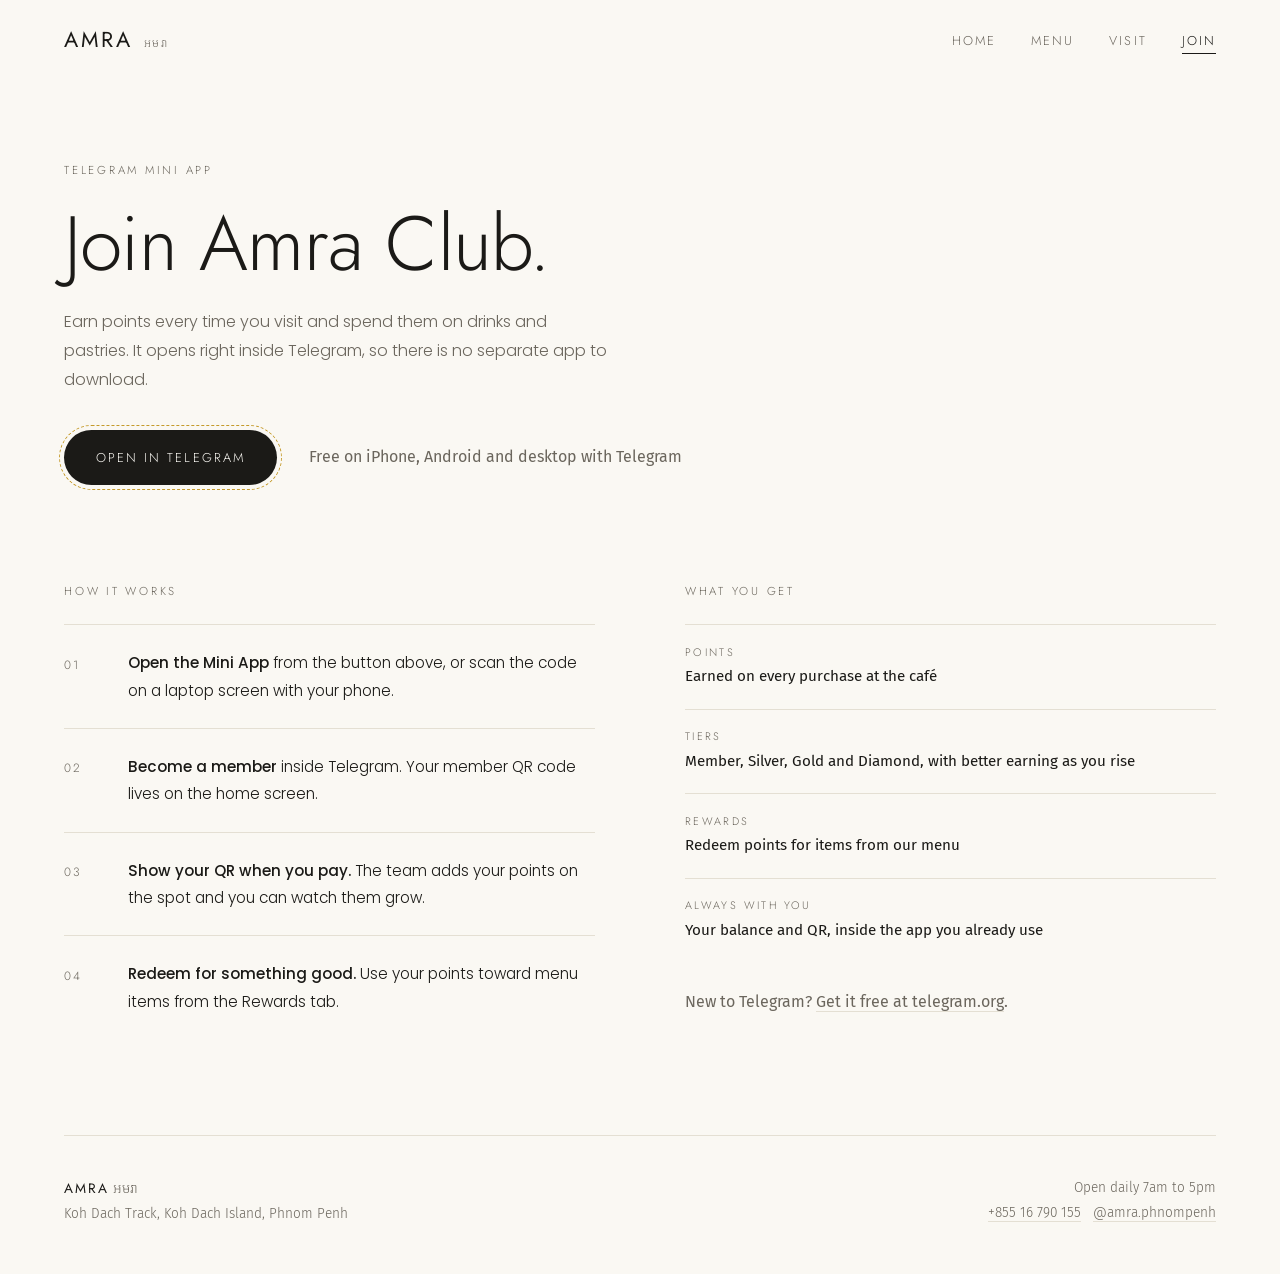
==== join.html @ 77b49d50 "Add Join page for the Telegram Mini App (link to be filled in) Co-Authored-By: Claude Sonnet 5.5 <no" ====
<!DOCTYPE html>
<html lang="en">
<head>
<meta charset="UTF-8">
<meta name="viewport" content="width=device-width, initial-scale=1.0">
<title>Amra Club, Telegram Mini App | Amra អមរា</title>
<meta name="description" content="Join Amra Club in our Telegram Mini App. Earn points on every visit and redeem them for drinks and pastries.">
<link rel="preconnect" href="https://fonts.googleapis.com">
<link rel="preconnect" href="https://fonts.gstatic.com" crossorigin>
<link href="https://fonts.googleapis.com/css2?family=Fira+Sans:wght@300;400;500&family=Jost:wght@300;400;500&family=Noto+Sans+Khmer:wght@300;400&family=Poppins:wght@300;400;500&display=swap" rel="stylesheet">
<link rel="stylesheet" href="style.css">
<link rel="icon" href="favicon.ico" sizes="any">
<link rel="icon" type="image/png" sizes="32x32" href="favicon-32.png">
<link rel="icon" type="image/png" sizes="16x16" href="favicon-16.png">
<link rel="apple-touch-icon" href="apple-touch-icon.png">
<link rel="manifest" href="site.webmanifest">
<meta name="theme-color" content="#FAF8F3">
</head>
<body>
<nav><a href="index.html" class="logo">Amra<small>អមរា</small></a><ul><li><a href="index.html">Home</a></li><li><a href="menu.html">Menu</a></li><li><a href="visit.html">Visit</a></li><li><a href="join.html" class="active">Join</a></li></ul></nav>

<header class="page-head fade">
  <span class="label">Telegram Mini App</span>
  <h1>Join Amra Club.</h1>
  <p class="lede">Earn points every time you visit and spend them on drinks and pastries. It opens right inside Telegram, so there is no separate app to download.</p>
  <div class="row" style="margin-top:2.2rem">
    <a class="btn" id="openBtn" href="#" target="_blank" rel="noopener">Open in Telegram</a>
    <span class="fine soft">Free on iPhone, Android and desktop with Telegram</span>
  </div>
</header>

<section class="club">
  <div class="how fade">
    <span class="label">How it works</span>
    <div class="step"><i>01</i><p><b>Open the Mini App</b> from the button above, or scan the code on a laptop screen with your phone.</p></div>
    <div class="step"><i>02</i><p><b>Become a member</b> inside Telegram. Your member QR code lives on the home screen.</p></div>
    <div class="step"><i>03</i><p><b>Show your QR when you pay.</b> The team adds your points on the spot and you can watch them grow.</p></div>
    <div class="step"><i>04</i><p><b>Redeem for something good.</b> Use your points toward menu items from the Rewards tab.</p></div>
  </div>
  <div class="perks fade">
    <span class="label">What you get</span>
    <div class="fact"><span>Points</span><b class="fine">Earned on every purchase at the café</b></div>
    <div class="fact"><span>Tiers</span><b class="fine">Member, Silver, Gold and Diamond, with better earning as you rise</b></div>
    <div class="fact"><span>Rewards</span><b class="fine">Redeem points for items from our menu</b></div>
    <div class="fact"><span>Always with you</span><b class="fine">Your balance and QR, inside the app you already use</b></div>
    <div id="qrWrap" class="qr" hidden><img id="qrImg" alt="Scan to open Amra Club in Telegram" width="160" height="160"><p class="fine soft">On a computer? Scan with your phone camera.</p></div>
    <p class="fine soft" style="margin-top:1.6rem">New to Telegram? <a href="https://telegram.org" target="_blank" rel="noopener">Get it free at telegram.org</a>.</p>
  </div>
</section>
<footer>
  <div><b>Amra</b> អមរា<br>Koh Dach Track, Koh Dach Island, Phnom Penh</div>
  <div>Open daily 7am to 5pm<br><a href="tel:+85516790155">+855 16 790 155</a> &nbsp; <a href="https://www.instagram.com/amra.phnompenh/" target="_blank" rel="noopener">@amra.phnompenh</a></div>
</footer>
<script>
const io=new IntersectionObserver(es=>es.forEach(e=>{if(e.isIntersecting){e.target.classList.add('in');io.unobserve(e.target)}}),{threshold:.1});
document.querySelectorAll('.fade').forEach(el=>io.observe(el));
</script>
<script>
/* ===== EDIT ME: paste the Mini App or bot link from BotFather, e.g. https://t.me/YourBot/app ===== */
const SITE={telegramLink:"",qrImage:""};
const b=document.getElementById("openBtn");
if(SITE.telegramLink){b.href=SITE.telegramLink}else{b.classList.add("todo")}
if(SITE.qrImage){document.getElementById("qrImg").src=SITE.qrImage;document.getElementById("qrWrap").hidden=false}
</script>
</body>
</html>
---- style.css ----
/* Amra, minimal. Jost (Futura style) for display, Poppins for body, Fira Sans for small details. */
:root{
  --bg:#FAF8F3; --ink:#1B1A17; --soft:#6B665D; --line:#E4DFD3; --accent:#8A9E7A;
  --display:'Futura','Jost','Noto Sans Khmer',sans-serif;
  --body:'Poppins','Noto Sans Khmer',sans-serif;
  --detail:'Fira Sans','Noto Sans Khmer',sans-serif;
  --pad:clamp(1.25rem,5vw,5rem);
}
*{margin:0;padding:0;box-sizing:border-box}
html{scroll-behavior:smooth}
body{background:var(--bg);color:var(--ink);font-family:var(--body);font-weight:300;font-size:16px;line-height:1.8;overflow-x:hidden;-webkit-font-smoothing:antialiased}
img{display:block;max-width:100%}
a{color:inherit}

/* nav */
nav{position:fixed;inset:0 0 auto 0;z-index:50;display:flex;justify-content:space-between;align-items:center;padding:1.3rem var(--pad);background:rgba(250,248,243,.9);backdrop-filter:blur(8px);-webkit-backdrop-filter:blur(8px)}
.logo{font-family:var(--display);font-weight:400;font-size:1.35rem;letter-spacing:.14em;text-transform:uppercase;text-decoration:none}
.logo small{font-family:var(--body);font-weight:300;font-size:.7rem;letter-spacing:.1em;color:var(--soft);margin-left:.7rem;text-transform:none}
nav ul{display:flex;gap:2.2rem;list-style:none}
nav ul a{font-family:var(--display);font-size:.8rem;letter-spacing:.16em;text-transform:uppercase;text-decoration:none;color:var(--soft);padding-bottom:3px;border-bottom:1px solid transparent;transition:color .2s,border-color .2s}
nav ul a:hover{color:var(--ink)}
nav ul a.active{color:var(--ink);border-color:var(--ink)}

/* type */
h1,h2{font-family:var(--display);font-weight:300;line-height:1.08;letter-spacing:-.01em}
h1{font-size:clamp(2.8rem,7vw,6rem)}
h2{font-size:clamp(1.9rem,3.6vw,3rem)}
.label{font-family:var(--display);font-size:.72rem;letter-spacing:.24em;text-transform:uppercase;color:var(--soft);margin-bottom:1.4rem;display:block}
.lede{color:var(--soft);max-width:34rem}
.fine{font-family:var(--detail);font-weight:400}
.link{font-family:var(--display);font-size:.8rem;letter-spacing:.16em;text-transform:uppercase;text-decoration:none;border-bottom:1px solid var(--ink);padding-bottom:3px;display:inline-block;transition:opacity .2s}
.link:hover{opacity:.55}
.row{display:flex;gap:2rem;align-items:center;flex-wrap:wrap}

/* home hero */
.hero{min-height:100svh;display:grid;grid-template-columns:1fr 1fr}
.hero-text{display:flex;flex-direction:column;justify-content:center;padding:8rem 4rem 5rem var(--pad)}
.hero-text h1{margin-bottom:1.6rem}
.hero-text .lede{margin-bottom:2.6rem}
.hero-img{position:relative;min-height:60vh}
.hero-img img{position:absolute;inset:0;width:100%;height:100%;object-fit:cover}

/* video cover */
.cover{position:relative;height:100svh;min-height:520px;overflow:hidden;background:#1B1A17 url(images/interior.jpg) center/cover no-repeat;color:#fff}
.cover-media{position:absolute;inset:0;pointer-events:none;overflow:hidden}
.cover-media iframe{position:absolute;top:50%;left:50%;width:max(100vw,177.78svh);height:max(56.25vw,100svh);transform:translate(-50%,-50%);border:0;pointer-events:none}
.cover-shade{position:absolute;inset:0;pointer-events:none;background:linear-gradient(180deg,rgba(0,0,0,.35) 0%,rgba(0,0,0,.05) 35%,rgba(0,0,0,.55) 100%)}
.cover-text{position:absolute;left:var(--pad);right:var(--pad);bottom:clamp(2.5rem,9vh,6rem);z-index:2}
.cover-text .label{color:rgba(255,255,255,.8)}
.cover-text h1{margin-bottom:2rem;color:#fff}
.cover-text .link{color:#fff;border-color:#fff}
.intro{padding-bottom:0}
.intro .lede{font-size:clamp(1.1rem,2vw,1.5rem);max-width:44rem;color:var(--ink)}
nav.over-video{background:transparent;backdrop-filter:none;-webkit-backdrop-filter:none}
nav.over-video .logo,nav.over-video .logo small{color:#fff}
nav.over-video ul a{color:rgba(255,255,255,.8)}
nav.over-video ul a:hover,nav.over-video ul a.active{color:#fff;border-color:#fff}
@media(prefers-reduced-motion:reduce){.cover-media{display:none}}

/* sections */
.section{padding:clamp(4.5rem,10vw,9rem) var(--pad)}
.split{display:grid;grid-template-columns:1fr 1fr;gap:clamp(2rem,7vw,7rem);align-items:center}
.photo{aspect-ratio:4/5;overflow:hidden}
.photo img{width:100%;height:100%;object-fit:cover}
.split p+p{margin-top:1.2rem}
.split h2{margin-bottom:2rem}
.facts{display:grid;grid-template-columns:1fr 1fr;gap:0 2rem;margin-top:2.6rem}
.fact{border-top:1px solid var(--line);padding:1rem 0}
.fact span{display:block;font-family:var(--display);font-size:.68rem;letter-spacing:.22em;text-transform:uppercase;color:var(--soft)}
.fact b{font-family:var(--detail);font-weight:400;font-size:.95rem}

/* numbers */
.numbers{display:grid;grid-template-columns:repeat(3,1fr);gap:2rem;border-top:1px solid var(--line);margin:0 var(--pad);padding:4rem 0}
.num b{display:block;font-family:var(--display);font-weight:300;font-size:clamp(2.4rem,5vw,4rem);line-height:1}
.num span{display:block;font-family:var(--display);font-size:.72rem;letter-spacing:.22em;text-transform:uppercase;color:var(--soft);margin:.9rem 0 .4rem}
.num p{font-size:.9rem;color:var(--soft);max-width:22rem}

/* inner page header */
.page-head{padding:10rem var(--pad) 4rem}
.page-head h1{font-size:clamp(2.4rem,6vw,5rem);margin-bottom:1.4rem}

/* menu */
.flip{padding:0 var(--pad) 6rem}
.flip iframe{width:100%;height:min(78vh,720px);min-height:420px;border:0;background:#fff}

/* reviews */
.score{padding:0 var(--pad) 3rem;display:flex;align-items:baseline;gap:1.4rem;flex-wrap:wrap}
.score b{font-family:var(--display);font-weight:300;font-size:clamp(3rem,7vw,5.5rem);line-height:1}
.score span{color:var(--soft)}
.reviews{padding:0 var(--pad) 4rem;max-width:58rem}
.review{display:block;text-decoration:none;border-top:1px solid var(--line);padding:2rem 0;transition:opacity .2s}
.review:hover{opacity:.6}
.review p{font-size:1.02rem}
.review small{display:block;margin-top:.9rem;font-family:var(--display);font-size:.68rem;letter-spacing:.22em;text-transform:uppercase;color:var(--soft)}
.reviews-end{padding:0 var(--pad) 6rem;border-top:1px solid var(--line);margin:0 var(--pad);padding-left:0;padding-right:0;padding-top:2.5rem}

/* visit */
.visit{padding:0 var(--pad) 6rem;display:grid;grid-template-columns:1fr 1fr;gap:clamp(2rem,7vw,7rem);align-items:start}
.visit .photo{aspect-ratio:16/10;margin-bottom:.8rem}
.cap{font-family:var(--detail);font-size:.8rem;color:var(--soft);margin-bottom:2.2rem}
.info .fact{padding:1.1rem 0}
.info .fact a{text-decoration:none;border-bottom:1px solid var(--line)}
.steps{margin-top:0}
.step{display:grid;grid-template-columns:3rem 1fr;gap:1rem;border-top:1px solid var(--line);padding:1.5rem 0}
.step i{font-style:normal;font-family:var(--display);font-size:.75rem;letter-spacing:.2em;color:var(--soft);padding-top:.35rem}
.step p{font-size:.95rem}
.step b{font-weight:500}
.steps .link{margin-top:1.8rem}

.fares{margin:1rem 0 .6rem;max-width:26rem}
.fares div{display:flex;justify-content:space-between;gap:1rem;border-top:1px solid var(--line);padding:.55rem 0;font-family:var(--detail);font-size:.92rem}
.fares div:last-child{border-bottom:1px solid var(--line)}
.fares dt{color:var(--soft)}.fares dd{font-weight:500}
.step .note{font-family:var(--detail);font-size:.8rem;color:var(--soft)}

.btn{display:inline-block;background:var(--ink);color:var(--bg);font-family:var(--display);font-size:.8rem;letter-spacing:.16em;text-transform:uppercase;text-decoration:none;padding:1rem 2rem;border-radius:999px;transition:opacity .2s}
.btn:hover{opacity:.8}
.soft{color:var(--soft)}
.todo{outline:1px dashed #c49a2a;outline-offset:4px}
.club{padding:2rem var(--pad) 6rem;display:grid;grid-template-columns:1fr 1fr;gap:clamp(2rem,7vw,7rem);align-items:start}
.perks .fact{padding:1.1rem 0}
.qr{margin-top:2rem}.qr img{border:1px solid var(--line);padding:.6rem;background:#fff;margin-bottom:.6rem}
.perks a{text-decoration:none;border-bottom:1px solid var(--line)}
@media(max-width:860px){.club{grid-template-columns:1fr}}

/* footer */
footer{border-top:1px solid var(--line);margin:0 var(--pad);padding:2.5rem 0 3rem;display:flex;justify-content:space-between;gap:2rem;flex-wrap:wrap;font-family:var(--detail);font-size:.85rem;color:var(--soft)}
footer b{font-family:var(--display);font-weight:400;letter-spacing:.14em;text-transform:uppercase;color:var(--ink)}
footer a{text-decoration:none;border-bottom:1px solid var(--line)}
footer div:last-child{text-align:right}

/* motion */
.fade{opacity:0;transform:translateY(14px);transition:opacity .8s ease,transform .8s ease}
.fade.in{opacity:1;transform:none}
@media(prefers-reduced-motion:reduce){.fade{opacity:1;transform:none;transition:none}html{scroll-behavior:auto}}

@media(max-width:860px){
  nav{padding:1rem 1.25rem}.logo small{display:none}nav ul{gap:1.2rem}nav ul a{font-size:.7rem}
  .hero{grid-template-columns:1fr}.hero-text{padding:7rem 1.25rem 3rem}.hero-img{height:56vh;min-height:0}
  .split,.visit{grid-template-columns:1fr}.photo{aspect-ratio:4/3}
  .numbers{grid-template-columns:1fr;gap:2.4rem}
  footer div:last-child{text-align:left}
}
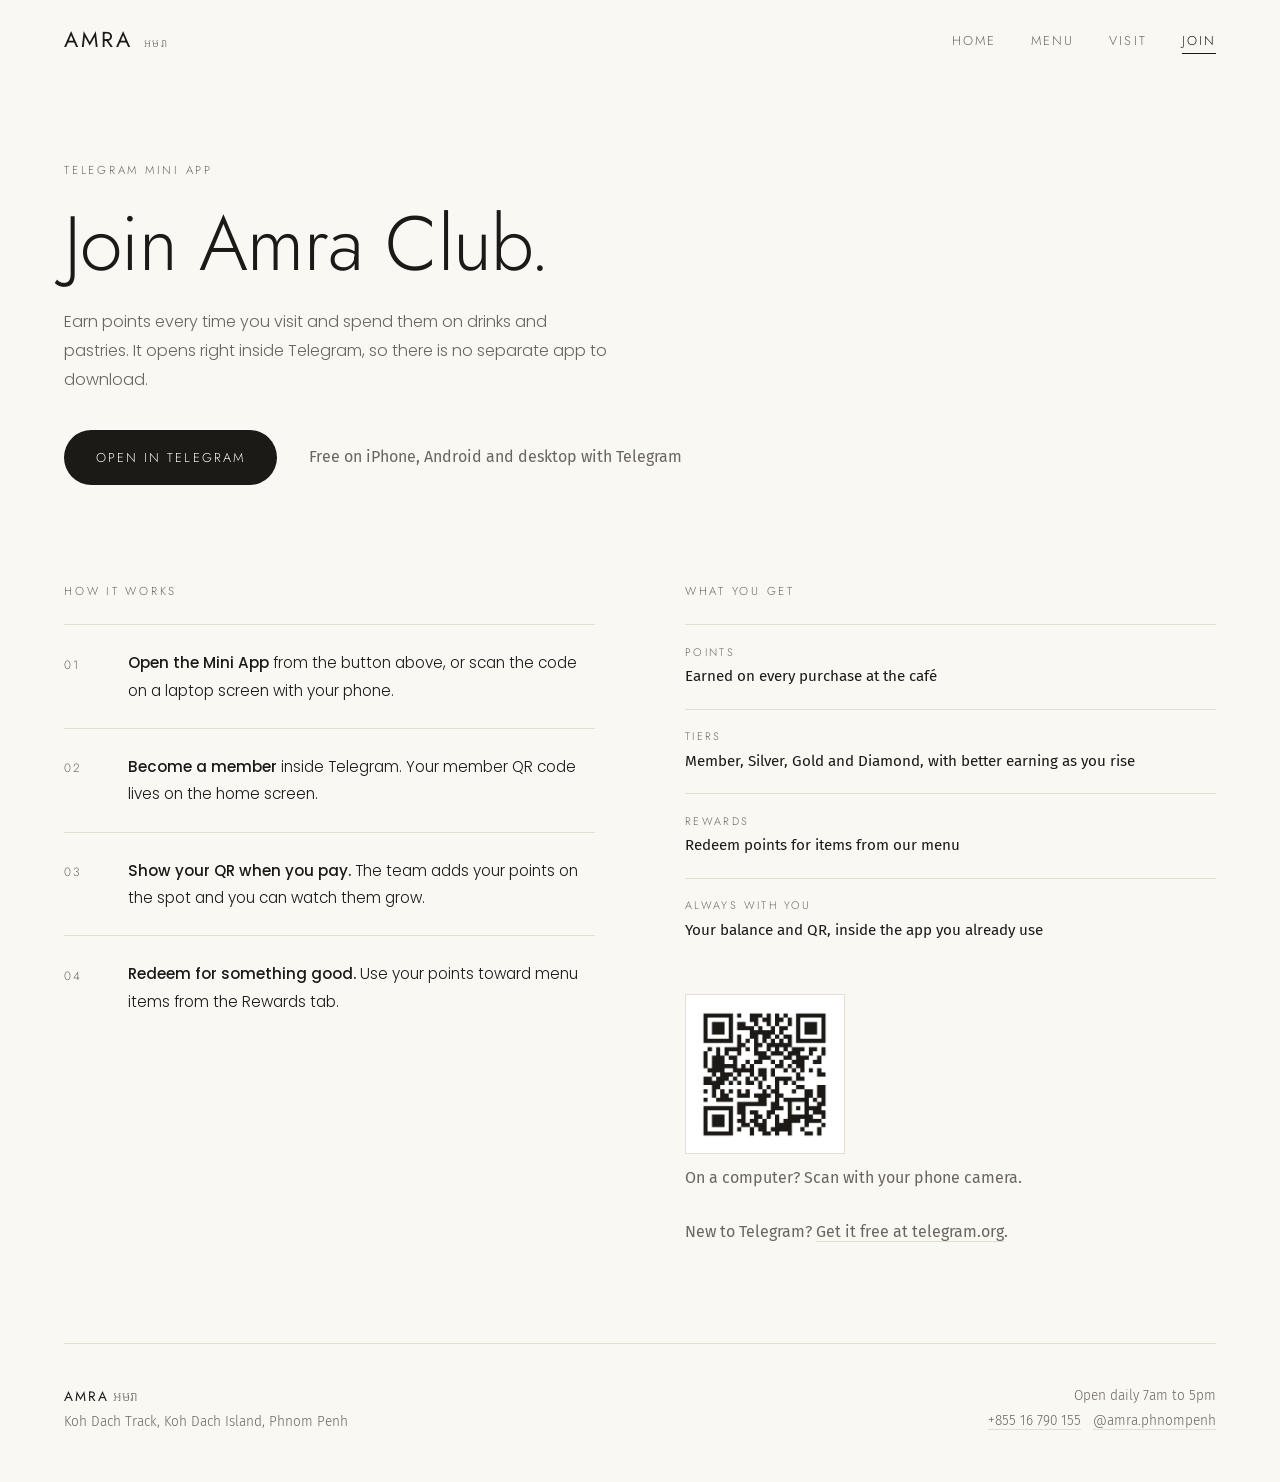
==== commit 090e7ab8: "Connect Join page to @Amracollectives_bot with a QR code Co-Authored-By: Claude Sonnet 5.5 <noreply@" ====
--- a/join.html
+++ b/join.html
@@ -56,8 +56,8 @@
 document.querySelectorAll('.fade').forEach(el=>io.observe(el));
 </script>
 <script>
-/* ===== EDIT ME: paste the Mini App or bot link from BotFather, e.g. https://t.me/YourBot/app ===== */
-const SITE={telegramLink:"",qrImage:""};
+/* Bot link and QR. Change these if the bot or Mini App link ever changes. */
+const SITE={telegramLink:"https://t.me/Amracollectives_bot",qrImage:"images/telegram-qr.png"};
 const b=document.getElementById("openBtn");
 if(SITE.telegramLink){b.href=SITE.telegramLink}else{b.classList.add("todo")}
 if(SITE.qrImage){document.getElementById("qrImg").src=SITE.qrImage;document.getElementById("qrWrap").hidden=false}
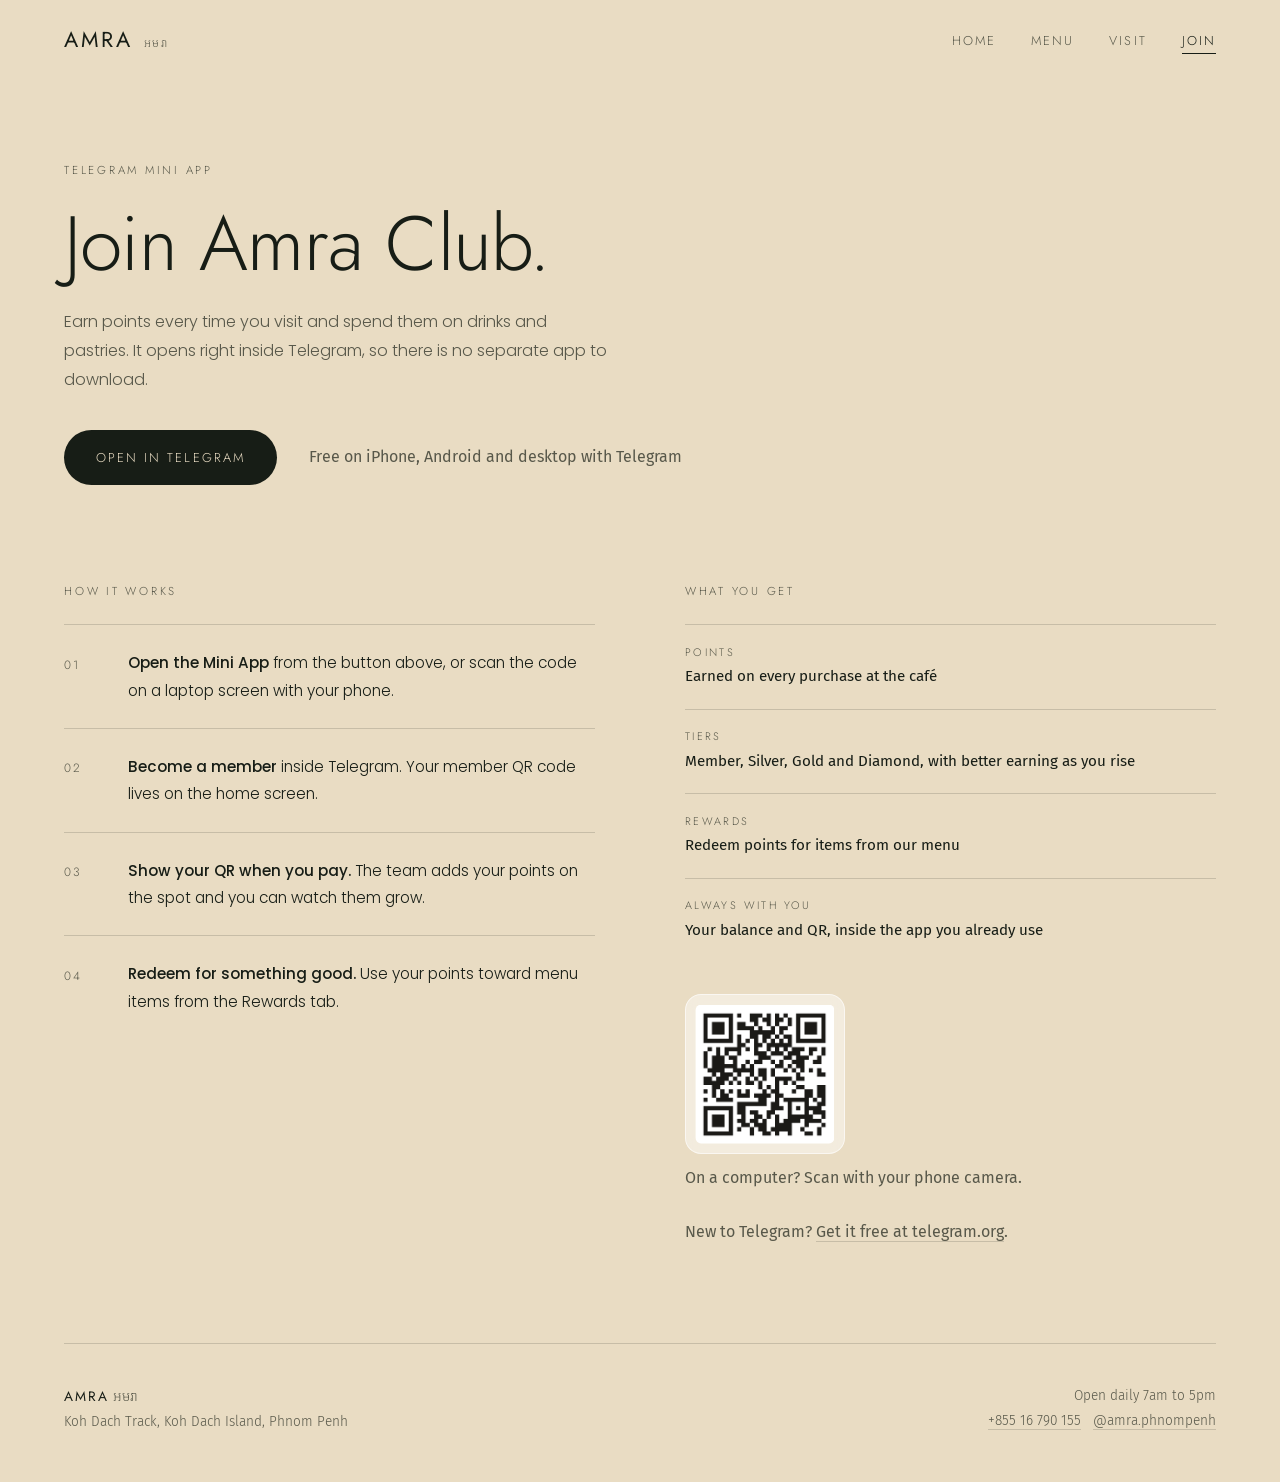
==== commit c4d64762: "Use the Mini App beige as the site background Co-Authored-By: Claude Sonnet 5.5 <noreply@anthropic.c" ====
--- a/join.html
+++ b/join.html
@@ -14,7 +14,7 @@
 <link rel="icon" type="image/png" sizes="16x16" href="favicon-16.png">
 <link rel="apple-touch-icon" href="apple-touch-icon.png">
 <link rel="manifest" href="site.webmanifest">
-<meta name="theme-color" content="#FAF8F3">
+<meta name="theme-color" content="#E9DCC3">
 </head>
 <body>
 <nav><a href="index.html" class="logo">Amra<small>អមរា</small></a><ul><li><a href="index.html">Home</a></li><li><a href="menu.html">Menu</a></li><li><a href="visit.html">Visit</a></li><li><a href="join.html" class="active">Join</a></li></ul></nav>
--- a/style.css
+++ b/style.css
@@ -1,6 +1,6 @@
 /* Amra, minimal. Jost (Futura style) for display, Poppins for body, Fira Sans for small details. */
 :root{
-  --bg:#FAF8F3; --ink:#1B1A17; --soft:#6B665D; --line:#E4DFD3; --accent:#8A9E7A;
+  --bg:#E9DCC3; --ink:#171D16; --soft:#58584A; --line:rgba(23,29,22,.16); --accent:#768A6F; --glass:rgba(255,255,255,.45);
   --display:'Futura','Jost','Noto Sans Khmer',sans-serif;
   --body:'Poppins','Noto Sans Khmer',sans-serif;
   --detail:'Fira Sans','Noto Sans Khmer',sans-serif;
@@ -13,7 +13,7 @@
 a{color:inherit}
 
 /* nav */
-nav{position:fixed;inset:0 0 auto 0;z-index:50;display:flex;justify-content:space-between;align-items:center;padding:1.3rem var(--pad);background:rgba(250,248,243,.9);backdrop-filter:blur(8px);-webkit-backdrop-filter:blur(8px)}
+nav{position:fixed;inset:0 0 auto 0;z-index:50;display:flex;justify-content:space-between;align-items:center;padding:1.3rem var(--pad);background:rgba(233,220,195,.88);backdrop-filter:blur(8px);-webkit-backdrop-filter:blur(8px)}
 .logo{font-family:var(--display);font-weight:400;font-size:1.35rem;letter-spacing:.14em;text-transform:uppercase;text-decoration:none}
 .logo small{font-family:var(--body);font-weight:300;font-size:.7rem;letter-spacing:.1em;color:var(--soft);margin-left:.7rem;text-transform:none}
 nav ul{display:flex;gap:2.2rem;list-style:none}
@@ -81,7 +81,7 @@
 
 /* menu */
 .flip{padding:0 var(--pad) 6rem}
-.flip iframe{width:100%;height:min(78vh,720px);min-height:420px;border:0;background:#fff}
+.flip iframe{width:100%;height:min(78vh,720px);min-height:420px;border:0;border-radius:18px;background:var(--glass)}
 
 /* reviews */
 .score{padding:0 var(--pad) 3rem;display:flex;align-items:baseline;gap:1.4rem;flex-wrap:wrap}
@@ -119,7 +119,7 @@
 .todo{outline:1px dashed #c49a2a;outline-offset:4px}
 .club{padding:2rem var(--pad) 6rem;display:grid;grid-template-columns:1fr 1fr;gap:clamp(2rem,7vw,7rem);align-items:start}
 .perks .fact{padding:1.1rem 0}
-.qr{margin-top:2rem}.qr img{border:1px solid var(--line);padding:.6rem;background:#fff;margin-bottom:.6rem}
+.qr{margin-top:2rem}.qr img{border:1px solid rgba(255,255,255,.6);padding:.6rem;background:var(--glass);backdrop-filter:blur(8px);-webkit-backdrop-filter:blur(8px);border-radius:16px;margin-bottom:.6rem}
 .perks a{text-decoration:none;border-bottom:1px solid var(--line)}
 @media(max-width:860px){.club{grid-template-columns:1fr}}
 
